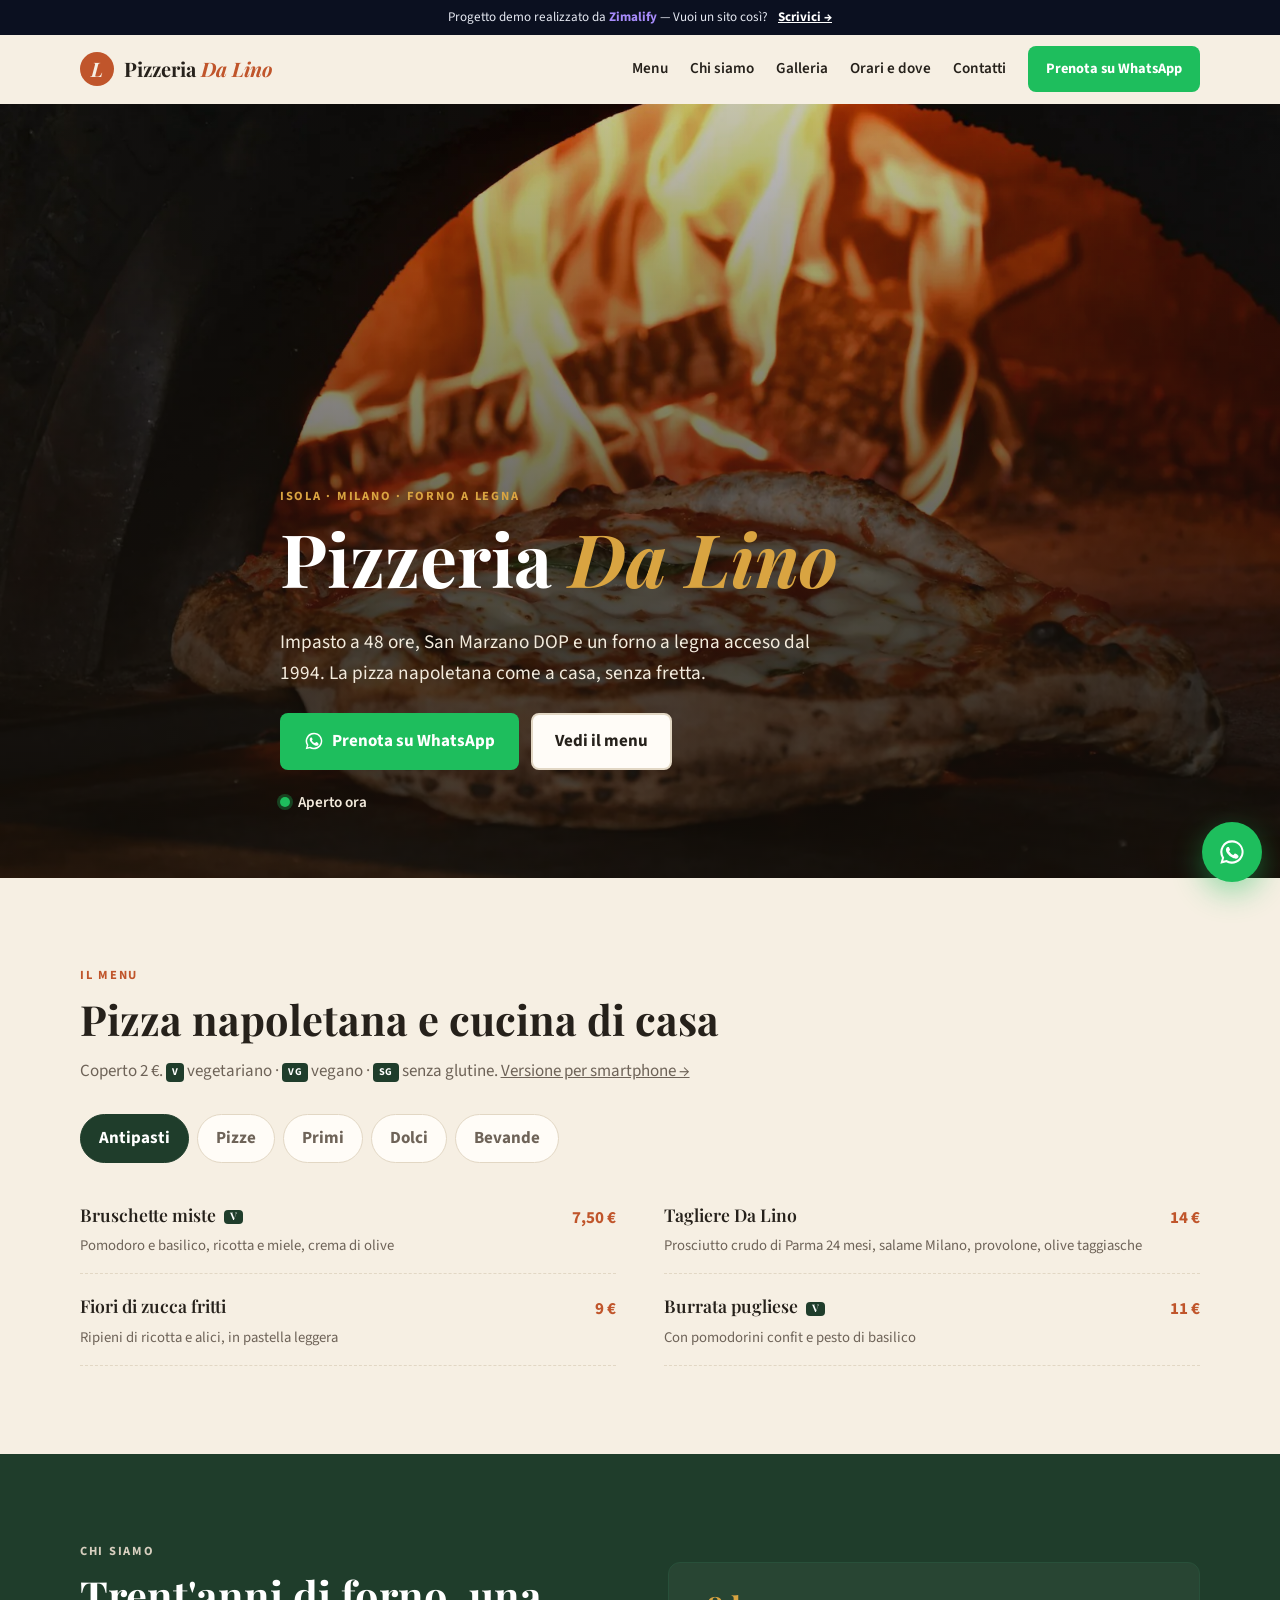
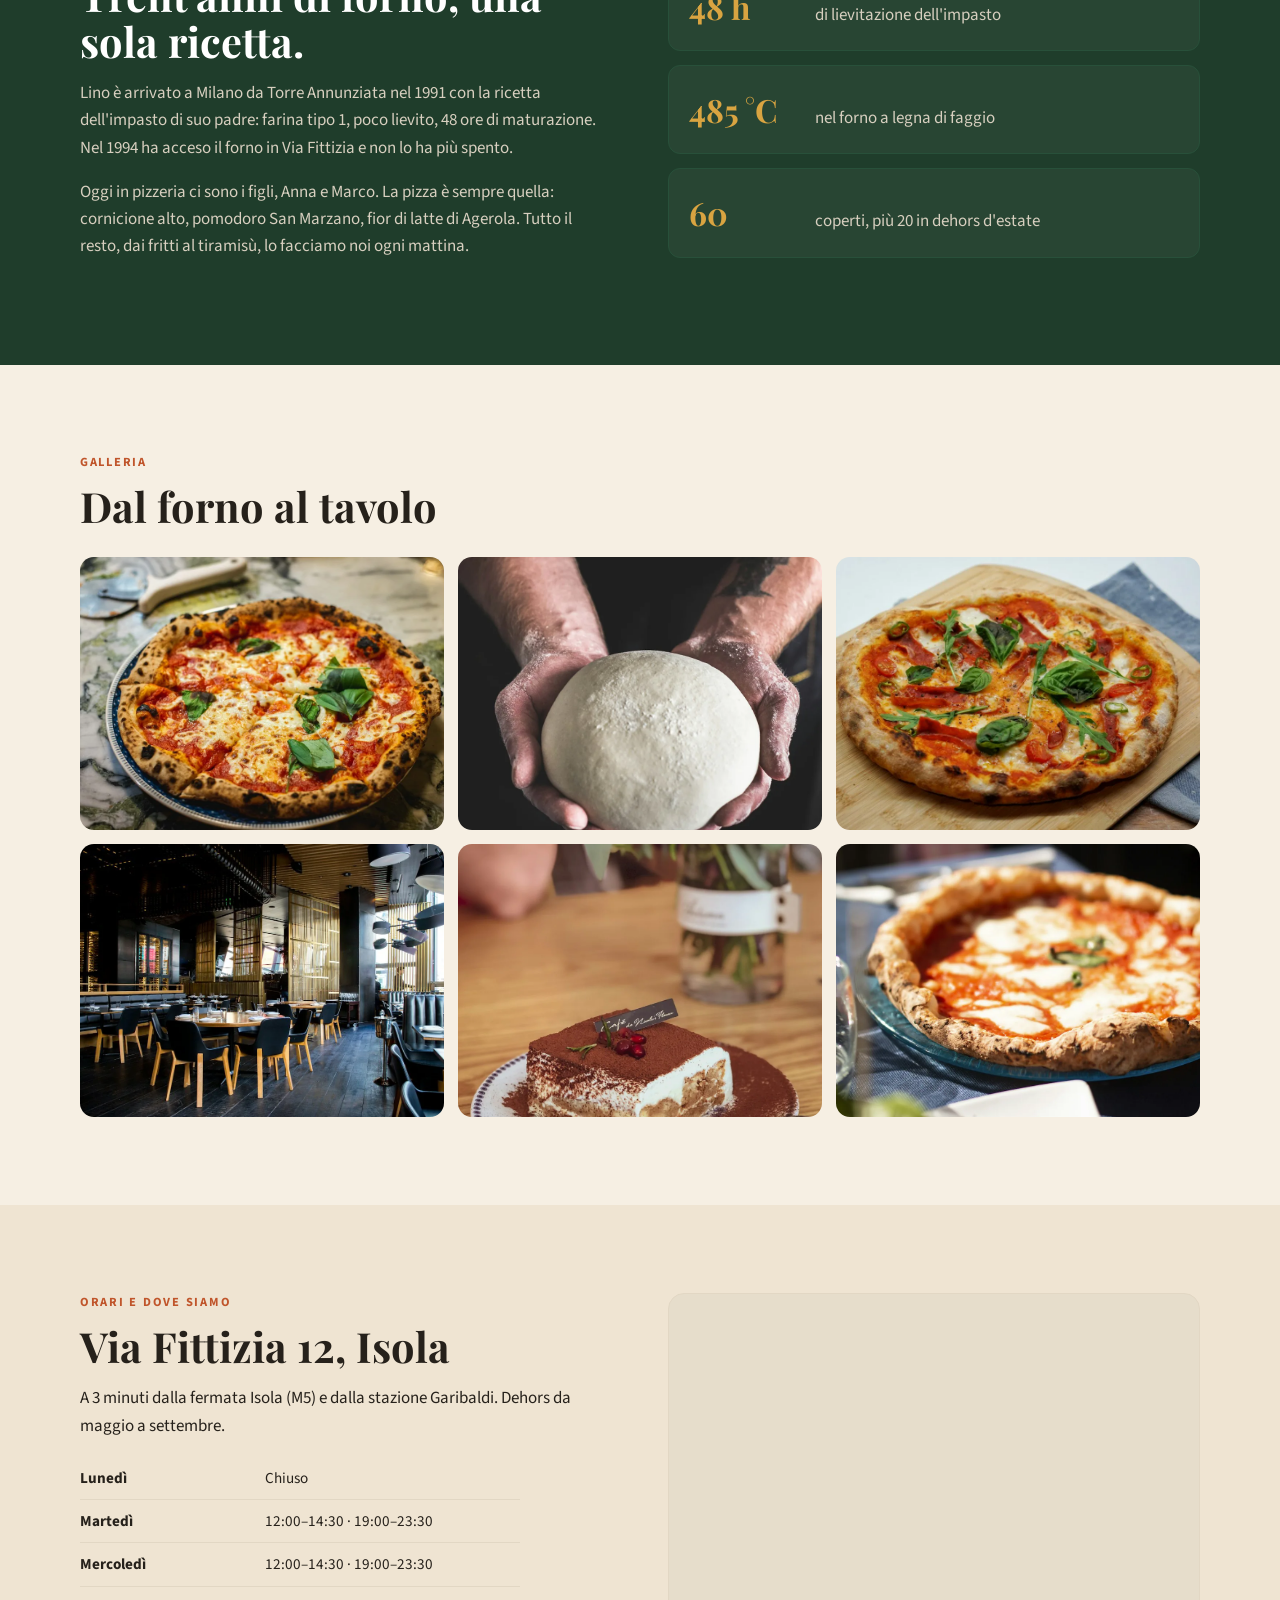
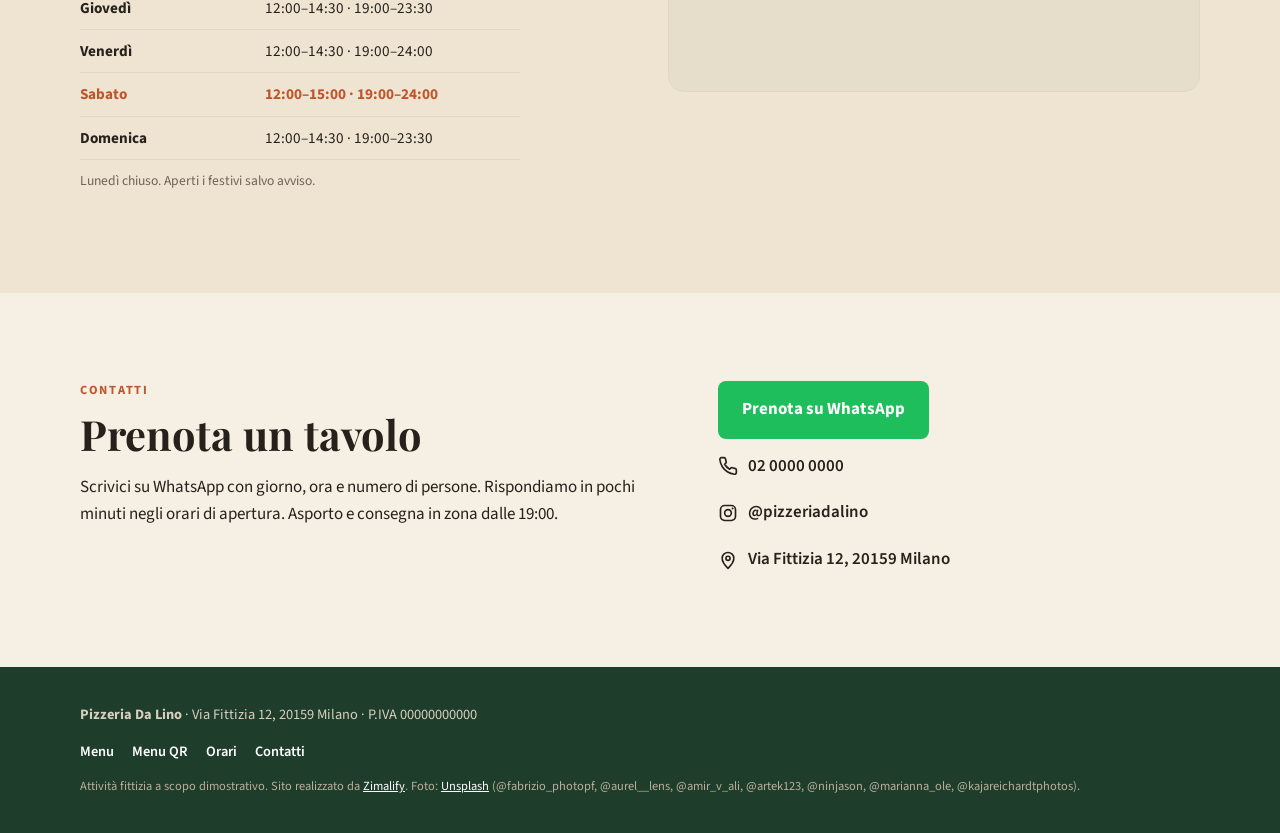
==== demo/pizzeria/index.html @ 325ad431 "added two demo resturants 1-pizzeria 2-Ristorante-pakistano" ====
<!DOCTYPE html>
<html lang="it">
<head>
  <meta charset="UTF-8">
  <meta name="viewport" content="width=device-width, initial-scale=1.0">
  <title>Pizzeria Da Lino — Pizza napoletana a Milano</title>
  <meta name="description" content="Pizzeria Da Lino: pizza napoletana con impasto a lunga lievitazione, forno a legna e cucina di casa. In zona Isola, Milano. Prenota su WhatsApp.">
  <meta name="theme-color" content="#F6EFE3">
  <meta property="og:type" content="restaurant">
  <meta property="og:title" content="Pizzeria Da Lino — Pizza napoletana a Milano">
  <meta property="og:description" content="Impasto a 48 ore, forno a legna, ingredienti DOP. Prenota il tuo tavolo su WhatsApp.">
  <meta property="og:image" content="https://zimalify.com/demo/pizzeria/assets/og.jpg">
  <meta property="og:url" content="https://zimalify.com/demo/pizzeria/">
  <meta property="og:locale" content="it_IT">
  <meta name="twitter:card" content="summary_large_image">
  <link rel="canonical" href="https://zimalify.com/demo/pizzeria/">
  <link rel="icon" href="data:image/svg+xml,%3Csvg xmlns='http://www.w3.org/2000/svg' viewBox='0 0 32 32'%3E%3Ccircle cx='16' cy='16' r='16' fill='%23C0552B'/%3E%3Ctext x='16' y='22' font-size='18' text-anchor='middle' fill='%23F6EFE3' font-family='Georgia' font-weight='bold'%3EL%3C/text%3E%3C/svg%3E">
  <link rel="preconnect" href="https://fonts.googleapis.com">
  <link rel="preconnect" href="https://fonts.gstatic.com" crossorigin>
  <link href="https://fonts.googleapis.com/css2?family=Playfair+Display:ital,wght@0,600;0,700;1,600&family=Source+Sans+3:wght@400;600;700&display=swap" rel="stylesheet">
  <link rel="stylesheet" href="css/style.css">
  <script type="application/ld+json">
  {"@context":"https://schema.org","@type":"Restaurant","name":"Pizzeria Da Lino","description":"Pizza napoletana e cucina di casa a Milano.","servesCuisine":["Pizza","Italiana"],"priceRange":"€€","telephone":"+39 02 0000 0000","url":"https://zimalify.com/demo/pizzeria/","image":"https://zimalify.com/demo/pizzeria/assets/og.jpg","address":{"@type":"PostalAddress","streetAddress":"Via Fittizia 12","addressLocality":"Milano","postalCode":"20159","addressCountry":"IT"},"openingHoursSpecification":[{"@type":"OpeningHoursSpecification","dayOfWeek":["Tuesday","Wednesday","Thursday","Friday","Saturday","Sunday"],"opens":"12:00","closes":"14:30"},{"@type":"OpeningHoursSpecification","dayOfWeek":["Tuesday","Wednesday","Thursday","Friday","Saturday","Sunday"],"opens":"19:00","closes":"23:30"}],"acceptsReservations":"True","hasMenu":"https://zimalify.com/demo/pizzeria/menu.html"}
  </script>
</head>
<body>
  <a class="skip" href="#main">Vai al contenuto</a>
  <div class="demobar"><div class="wrap"><span>Progetto demo realizzato da <strong>Zimalify</strong> — Vuoi un sito così?</span> <a href="https://zimalify.com/?lang=it" target="_blank" rel="noopener">Scrivici →</a></div></div>

  <header class="nav" id="nav">
    <div class="wrap nav__in">
      <a href="#top" class="brand" aria-label="Pizzeria Da Lino, home"><span class="brand__mark" aria-hidden="true">L</span><span>Pizzeria <em>Da Lino</em></span></a>
      <nav class="nav__links" id="navLinks" aria-label="Principale">
        <a href="#menu">Menu</a>
        <a href="#storia">Chi siamo</a>
        <a href="#galleria">Galleria</a>
        <a href="#dove">Orari e dove</a>
        <a href="#contatti">Contatti</a>
        <a class="btn btn--wa btn--sm" href="https://wa.me/393444091624?text=Ciao%20Zimalify%2C%20ho%20visto%20la%20demo%20della%20pizzeria%20e%20vorrei%20un%20sito%20cos%C3%AC%20per%20la%20mia%20attivit%C3%A0." target="_blank" rel="noopener">Prenota su WhatsApp</a>
      </nav>
      <button class="burger" id="burger" aria-label="Apri il menu di navigazione" aria-expanded="false" aria-controls="navLinks"><span></span><span></span><span></span></button>
    </div>
  </header>

  <main id="main">
    <section class="hero" id="top">
      <picture class="hero__bg" aria-hidden="true"><img src="assets/hero.webp" alt="" width="1600" height="1067" fetchpriority="high"></picture>
      <div class="wrap hero__in">
        <p class="eyebrow">Isola · Milano · forno a legna</p>
        <h1>Pizzeria <em>Da Lino</em></h1>
        <p class="lead">Impasto a 48 ore, San Marzano DOP e un forno a legna acceso dal 1994. La pizza napoletana come a casa, senza fretta.</p>
        <div class="hero__cta">
          <a class="btn btn--wa" href="https://wa.me/393444091624?text=Ciao%20Zimalify%2C%20ho%20visto%20la%20demo%20della%20pizzeria%20e%20vorrei%20un%20sito%20cos%C3%AC%20per%20la%20mia%20attivit%C3%A0." target="_blank" rel="noopener"><svg viewBox="0 0 24 24" width="20" height="20" aria-hidden="true"><path fill="currentColor" d="M12 2a10 10 0 0 0-8.6 15.1L2 22l5-1.3A10 10 0 1 0 12 2zm0 18.2a8.2 8.2 0 0 1-4.2-1.2l-.3-.2-3 .8.8-2.9-.2-.3A8.2 8.2 0 1 1 12 20.2zm4.5-6.1c-.2-.1-1.5-.7-1.7-.8s-.4-.1-.6.1-.6.8-.8 1-.3.2-.5.1a6.7 6.7 0 0 1-3.3-2.9c-.3-.4.3-.4.7-1.3.1-.2 0-.3 0-.4l-.8-1.8c-.2-.5-.4-.4-.6-.4h-.5a1 1 0 0 0-.7.3 3 3 0 0 0-.9 2.2 5.2 5.2 0 0 0 1.1 2.8 12 12 0 0 0 4.6 4c1.7.7 2.3.8 3.1.7a2.7 2.7 0 0 0 1.8-1.3c.2-.6.2-1.1.2-1.2l-.5-.3z"/></svg> Prenota su WhatsApp</a>
          <a class="btn btn--light" href="#menu">Vedi il menu</a>
        </div>
        <p class="hero__status"><span class="dot" id="openDot"></span><span id="openText">Orari</span></p>
      </div>
    </section>

    <section class="section" id="menu">
      <div class="wrap">
        <div class="section__head">
          <p class="eyebrow">Il menu</p>
          <h2>Pizza napoletana e cucina di casa</h2>
          <p class="muted">Coperto 2 €. <span class="tag">V</span> vegetariano · <span class="tag">VG</span> vegano · <span class="tag">SG</span> senza glutine. <a href="menu.html">Versione per smartphone →</a></p>
        </div>
        <div class="tabs" id="menuTabs" role="tablist" aria-label="Categorie del menu"></div>
        <div class="menu" id="menuList"></div>
      </div>
    </section>

    <section class="section section--green" id="storia">
      <div class="wrap two">
        <div>
          <p class="eyebrow eyebrow--gold">Chi siamo</p>
          <h2>Trent'anni di forno, una sola ricetta.</h2>
          <p>Lino è arrivato a Milano da Torre Annunziata nel 1991 con la ricetta dell'impasto di suo padre: farina tipo 1, poco lievito, 48 ore di maturazione. Nel 1994 ha acceso il forno in Via Fittizia e non lo ha più spento.</p>
          <p>Oggi in pizzeria ci sono i figli, Anna e Marco. La pizza è sempre quella: cornicione alto, pomodoro San Marzano, fior di latte di Agerola. Tutto il resto, dai fritti al tiramisù, lo facciamo noi ogni mattina.</p>
        </div>
        <ul class="facts">
          <li><strong>48 h</strong><span>di lievitazione dell'impasto</span></li>
          <li><strong>485 °C</strong><span>nel forno a legna di faggio</span></li>
          <li><strong>60</strong><span>coperti, più 20 in dehors d'estate</span></li>
        </ul>
      </div>
    </section>

    <section class="section" id="galleria">
      <div class="wrap">
        <div class="section__head">
          <p class="eyebrow">Galleria</p>
          <h2>Dal forno al tavolo</h2>
        </div>
        <div class="gallery">
          <figure><img src="assets/margherita.webp" alt="Pizza margherita appena sfornata con basilico fresco" loading="lazy" width="1000" height="667"></figure>
          <figure><img src="assets/impasto.webp" alt="Le mani del pizzaiolo stendono l'impasto" loading="lazy" width="1000" height="667"></figure>
          <figure><img src="assets/pizza-rucola.webp" alt="Pizza con rucola e pomodorini" loading="lazy" width="1000" height="667"></figure>
          <figure><img src="assets/sala.webp" alt="La sala della pizzeria con tavoli in legno" loading="lazy" width="1000" height="667"></figure>
          <figure><img src="assets/tiramisu.webp" alt="Tiramisù della casa servito al piatto" loading="lazy" width="1000" height="667"></figure>
          <figure><img src="assets/pizza-tagliere.webp" alt="Pizza servita su tagliere di legno" loading="lazy" width="1000" height="667"></figure>
        </div>
      </div>
    </section>

    <section class="section section--cream" id="dove">
      <div class="wrap two two--top">
        <div>
          <p class="eyebrow">Orari e dove siamo</p>
          <h2>Via Fittizia 12, Isola</h2>
          <p>A 3 minuti dalla fermata Isola (M5) e dalla stazione Garibaldi. Dehors da maggio a settembre.</p>
          <table class="hours" id="hoursTable" aria-label="Orari di apertura"></table>
          <p class="muted small">Lunedì chiuso. Aperti i festivi salvo avviso.</p>
        </div>
        <div class="map"><iframe title="Mappa della zona Isola, Milano" src="https://www.google.com/maps?q=Isola,+Milano&z=15&output=embed" loading="lazy" referrerpolicy="no-referrer-when-downgrade" allowfullscreen></iframe></div>
      </div>
    </section>

    <section class="section" id="contatti">
      <div class="wrap contact">
        <div>
          <p class="eyebrow">Contatti</p>
          <h2>Prenota un tavolo</h2>
          <p>Scrivici su WhatsApp con giorno, ora e numero di persone. Rispondiamo in pochi minuti negli orari di apertura. Asporto e consegna in zona dalle 19:00.</p>
        </div>
        <ul class="contact__list">
          <li><a class="btn btn--wa" href="https://wa.me/393444091624?text=Ciao%20Zimalify%2C%20ho%20visto%20la%20demo%20della%20pizzeria%20e%20vorrei%20un%20sito%20cos%C3%AC%20per%20la%20mia%20attivit%C3%A0." target="_blank" rel="noopener">Prenota su WhatsApp</a></li>
          <li><a href="tel:+390200000000"><svg viewBox="0 0 24 24" width="20" height="20" aria-hidden="true"><path fill="none" stroke="currentColor" stroke-width="2" stroke-linecap="round" stroke-linejoin="round" d="M22 16.9v3a2 2 0 0 1-2.2 2 19.8 19.8 0 0 1-8.6-3 19.5 19.5 0 0 1-6-6 19.8 19.8 0 0 1-3-8.7A2 2 0 0 1 4.1 2h3a2 2 0 0 1 2 1.7c.1.9.4 1.9.7 2.8a2 2 0 0 1-.5 2.1L8 9.9a16 16 0 0 0 6 6l1.3-1.3a2 2 0 0 1 2.1-.4c.9.3 1.8.6 2.8.7a2 2 0 0 1 1.8 2z"/></svg> 02 0000 0000</a></li>
          <li><a href="https://www.instagram.com" target="_blank" rel="noopener" aria-label="Instagram (link segnaposto)"><svg viewBox="0 0 24 24" width="20" height="20" aria-hidden="true"><rect x="3" y="3" width="18" height="18" rx="5" fill="none" stroke="currentColor" stroke-width="2"/><circle cx="12" cy="12" r="4" fill="none" stroke="currentColor" stroke-width="2"/><circle cx="17.5" cy="6.5" r="1.2" fill="currentColor"/></svg> @pizzeriadalino</a></li>
          <li><span><svg viewBox="0 0 24 24" width="20" height="20" aria-hidden="true"><path fill="none" stroke="currentColor" stroke-width="2" stroke-linecap="round" stroke-linejoin="round" d="M12 22s7-6.5 7-12a7 7 0 1 0-14 0c0 5.5 7 12 7 12z"/><circle cx="12" cy="10" r="2.5" fill="none" stroke="currentColor" stroke-width="2"/></svg> Via Fittizia 12, 20159 Milano</span></li>
        </ul>
      </div>
    </section>
  </main>

  <footer class="footer">
    <div class="wrap footer__in">
      <div><strong>Pizzeria Da Lino</strong> · Via Fittizia 12, 20159 Milano · P.IVA 00000000000</div>
      <div class="footer__links"><a href="#menu">Menu</a><a href="menu.html">Menu QR</a><a href="#dove">Orari</a><a href="#contatti">Contatti</a></div>
      <p class="footer__small">Attività fittizia a scopo dimostrativo. Sito realizzato da <a href="https://zimalify.com/?lang=it" target="_blank" rel="noopener">Zimalify</a>. Foto: <a href="https://unsplash.com" target="_blank" rel="noopener">Unsplash</a> (@fabrizio_photopf, @aurel__lens, @amir_v_ali, @artek123, @ninjason, @marianna_ole, @kajareichardtphotos).</p>
    </div>
  </footer>

  <a class="wa-float" href="https://wa.me/393444091624?text=Ciao%20Zimalify%2C%20ho%20visto%20la%20demo%20della%20pizzeria%20e%20vorrei%20un%20sito%20cos%C3%AC%20per%20la%20mia%20attivit%C3%A0." target="_blank" rel="noopener" aria-label="Prenota su WhatsApp"><svg viewBox="0 0 24 24" width="28" height="28" aria-hidden="true"><path fill="currentColor" d="M12 2a10 10 0 0 0-8.6 15.1L2 22l5-1.3A10 10 0 1 0 12 2zm0 18.2a8.2 8.2 0 0 1-4.2-1.2l-.3-.2-3 .8.8-2.9-.2-.3A8.2 8.2 0 1 1 12 20.2zm4.5-6.1c-.2-.1-1.5-.7-1.7-.8s-.4-.1-.6.1-.6.8-.8 1-.3.2-.5.1a6.7 6.7 0 0 1-3.3-2.9c-.3-.4.3-.4.7-1.3.1-.2 0-.3 0-.4l-.8-1.8c-.2-.5-.4-.4-.6-.4h-.5a1 1 0 0 0-.7.3 3 3 0 0 0-.9 2.2 5.2 5.2 0 0 0 1.1 2.8 12 12 0 0 0 4.6 4c1.7.7 2.3.8 3.1.7a2.7 2.7 0 0 0 1.8-1.3c.2-.6.2-1.1.2-1.2l-.5-.3z"/></svg></a>

  <script src="js/menu-data.js"></script>
  <script src="js/app.js"></script>
</body>
</html>
---- demo/pizzeria/css/style.css ----
/* Pizzeria Da Lino — cream, terracotta, dark green */
:root { --cream: #F6EFE3; --cream-2: #EFE4D2; --paper: #FFFCF7; --ink: #26211B; --muted: #6E6358; --terra: #C0552B; --terra-dark: #9F4421; --green: #1F3D2B; --green-2: #28503A; --gold: #D9A441; --line: #E2D7C4; --wa: #1EBE5D; --wa-dark: #169C4B; }
*, *::before, *::after { box-sizing: border-box; }
html { scroll-behavior: smooth; scroll-padding-top: 90px; }
@media (prefers-reduced-motion: reduce) { html { scroll-behavior: auto; } *, *::before, *::after { animation: none !important; transition: none !important; } }
body { margin: 0; font-family: 'Source Sans 3', system-ui, sans-serif; font-size: 17px; line-height: 1.6; color: var(--ink); background: var(--cream); }
h1, h2, h3 { font-family: 'Playfair Display', Georgia, serif; line-height: 1.1; margin: 0 0 0.4em; font-weight: 700; }
h1 { font-size: clamp(2.6rem, 7vw, 4.6rem); color: #fff; } h1 em { font-style: italic; color: var(--gold); }
h2 { font-size: clamp(1.8rem, 3.5vw, 2.6rem); }
p { margin: 0 0 1em; } a { color: inherit; }
img { display: block; max-width: 100%; height: auto; }
.wrap { width: min(100% - 32px, 1120px); margin-inline: auto; }
.eyebrow { font-size: 0.78rem; letter-spacing: 0.14em; text-transform: uppercase; color: var(--terra); font-weight: 700; margin-bottom: 10px; }
.eyebrow--gold { color: var(--gold); }
.muted { color: var(--muted); } .small { font-size: 0.85rem; }
.tag { display: inline-block; font-size: 0.65rem; font-weight: 700; padding: 1px 6px; border-radius: 4px; background: var(--green); color: #fff; vertical-align: middle; letter-spacing: 0.03em; }
.skip { position: absolute; left: -999px; top: 8px; background: var(--green); color: #fff; padding: 8px 12px; z-index: 999; } .skip:focus { left: 8px; }
:focus-visible { outline: 3px solid var(--gold); outline-offset: 3px; }

.btn { display: inline-flex; align-items: center; justify-content: center; gap: 8px; padding: 13px 22px; border-radius: 8px; font-weight: 700; text-decoration: none; border: 2px solid transparent; cursor: pointer; font: inherit; font-weight: 700; transition: transform 0.2s, background 0.2s; }
.btn:hover { transform: translateY(-2px); }
.btn--wa { background: var(--wa); color: #fff; } .btn--wa:hover { background: var(--wa-dark); }
.btn--light { background: var(--paper); color: var(--ink); border-color: var(--line); }
.btn--sm { padding: 9px 16px; font-size: 0.9rem; }

.demobar { background: #0B1020; color: #E6E9F2; font-size: 0.82rem; padding: 7px 0; }
.demobar .wrap { display: flex; justify-content: center; gap: 10px; flex-wrap: wrap; text-align: center; }
.demobar strong { color: #A78BFA; } .demobar a { color: #fff; font-weight: 700; }

.nav { position: sticky; top: 0; z-index: 50; background: rgba(246,239,227,0.92); backdrop-filter: blur(10px); border-bottom: 1px solid transparent; transition: border-color 0.3s; }
.nav.scrolled { border-color: var(--line); }
.nav__in { display: flex; align-items: center; justify-content: space-between; height: 68px; gap: 16px; }
.brand { display: flex; align-items: center; gap: 10px; font-family: 'Playfair Display', serif; font-size: 1.25rem; font-weight: 700; text-decoration: none; }
.brand em { font-style: italic; color: var(--terra); }
.brand__mark { width: 34px; height: 34px; border-radius: 50%; background: var(--terra); color: var(--cream); display: grid; place-items: center; font-style: italic; flex-shrink: 0; }
.nav__links { display: flex; align-items: center; gap: 22px; font-weight: 600; font-size: 0.95rem; }
.nav__links a:not(.btn) { text-decoration: none; padding: 6px 0; border-bottom: 2px solid transparent; } .nav__links a:not(.btn):hover { border-color: var(--terra); }
.burger { display: none; background: none; border: 0; width: 44px; height: 44px; flex-direction: column; justify-content: center; align-items: center; gap: 5px; cursor: pointer; }
.burger span { width: 22px; height: 2px; background: var(--ink); border-radius: 2px; }

.hero { position: relative; min-height: 86vh; display: grid; align-items: end; color: #fff; isolation: isolate; }
.hero__bg { position: absolute; inset: 0; z-index: -1; } .hero__bg img { width: 100%; height: 100%; object-fit: cover; }
.hero::after { content: ''; position: absolute; inset: 0; z-index: -1; background: linear-gradient(180deg, rgba(20,15,10,0.25), rgba(20,15,10,0.75) 70%); }
.hero__in { padding: 120px 0 64px; max-width: 720px; animation: rise 0.9s ease both; }
@keyframes rise { from { opacity: 0; transform: translateY(16px); } }
.hero .eyebrow { color: var(--gold); }
.hero .lead { font-size: 1.2rem; color: #F3EBDD; max-width: 560px; }
.hero__cta { display: flex; flex-wrap: wrap; gap: 12px; margin: 24px 0 20px; }
.hero__status { display: flex; align-items: center; gap: 8px; font-weight: 600; font-size: 0.95rem; color: #F3EBDD; margin: 0; }
.dot { width: 10px; height: 10px; border-radius: 50%; background: var(--wa); box-shadow: 0 0 0 3px rgba(30,190,93,0.3); } .dot.off { background: var(--terra); box-shadow: 0 0 0 3px rgba(192,85,43,0.3); }

.section { padding: 88px 0; opacity: 0; transform: translateY(14px); transition: opacity 0.7s, transform 0.7s; } .section.in { opacity: 1; transform: none; }
.section--green { background: var(--green); color: #EDE6D6; } .section--green h2 { color: #fff; } .section--green p { color: #D7CFBF; }
.section--cream { background: var(--cream-2); }
.section__head { max-width: 640px; margin-bottom: 28px; }
.two { display: grid; grid-template-columns: 1fr 1fr; gap: 56px; align-items: center; } .two--top { align-items: start; }

.tabs { display: flex; gap: 8px; overflow-x: auto; padding-bottom: 6px; margin-bottom: 20px; scrollbar-width: none; } .tabs::-webkit-scrollbar { display: none; }
.tab { flex-shrink: 0; padding: 10px 18px; border-radius: 999px; border: 1px solid var(--line); background: var(--paper); font: inherit; font-weight: 700; cursor: pointer; color: var(--muted); }
.tab--on { background: var(--green); color: #fff; border-color: var(--green); }
.menu { display: grid; grid-template-columns: 1fr 1fr; gap: 6px 48px; }
.dish { display: grid; grid-template-columns: 1fr auto; gap: 2px 16px; padding: 16px 0; border-bottom: 1px dashed var(--line); animation: fade 0.45s both; animation-delay: calc(var(--i) * 40ms); }
@keyframes fade { from { opacity: 0; transform: translateY(6px); } }
.dish h3 { margin: 0; font-size: 1.1rem; font-weight: 600; } .dish .price { font-weight: 700; color: var(--terra); white-space: nowrap; }
.dish p { grid-column: 1 / 3; margin: 0; font-size: 0.92rem; color: var(--muted); } .dish .tag { margin-left: 4px; }

.facts { list-style: none; margin: 0; padding: 0; display: grid; gap: 14px; }
.facts li { display: flex; align-items: baseline; gap: 16px; padding: 18px 20px; border: 1px solid var(--green-2); border-radius: 12px; background: rgba(255,255,255,0.04); }
.facts strong { font-family: 'Playfair Display', serif; font-size: 2rem; color: var(--gold); min-width: 110px; } .facts span { color: #D7CFBF; }

.gallery { display: grid; grid-template-columns: repeat(3, 1fr); gap: 14px; }
.gallery figure { margin: 0; border-radius: 14px; overflow: hidden; aspect-ratio: 4 / 3; opacity: 0; transform: scale(0.97); transition: opacity 0.6s, transform 0.6s; }
.gallery figure.in { opacity: 1; transform: none; } .gallery img { width: 100%; height: 100%; object-fit: cover; transition: transform 0.5s; } .gallery figure:hover img { transform: scale(1.04); }

.hours { border-collapse: collapse; width: 100%; max-width: 440px; margin: 16px 0 10px; }
.hours th, .hours td { text-align: left; padding: 9px 0; border-bottom: 1px solid var(--line); font-size: 0.95rem; } .hours th { font-weight: 700; width: 42%; }
.hours tr.today th, .hours tr.today td { color: var(--terra); font-weight: 700; }
.map { border-radius: 16px; overflow: hidden; border: 1px solid var(--line); aspect-ratio: 4 / 3; background: #E6DDCB; } .map iframe { width: 100%; height: 100%; border: 0; display: block; }

.contact { display: grid; grid-template-columns: 1.1fr 0.9fr; gap: 48px; align-items: start; }
.contact__list { list-style: none; margin: 0; padding: 0; display: grid; gap: 14px; font-weight: 600; }
.contact__list a, .contact__list span { display: inline-flex; align-items: center; gap: 10px; text-decoration: none; } .contact__list a:not(.btn):hover { color: var(--terra); }

.footer { background: var(--green); color: #D7CFBF; padding: 36px 0; font-size: 0.9rem; }
.footer__in { display: grid; gap: 14px; } .footer a { color: #fff; } .footer__links { display: flex; flex-wrap: wrap; gap: 18px; } .footer__links a { text-decoration: none; font-weight: 600; }
.footer__small { margin: 0; font-size: 0.78rem; color: #B9AF9C; }
.wa-float { position: fixed; right: 18px; bottom: 18px; width: 60px; height: 60px; border-radius: 50%; background: var(--wa); color: #fff; display: grid; place-items: center; box-shadow: 0 10px 30px rgba(30,190,93,0.45); z-index: 40; transition: transform 0.2s; }
.wa-float:hover { transform: scale(1.08); }

/* QR menu page */
.qrpage { background: var(--paper); }
.qr__head { padding: 20px 16px 10px; border-bottom: 1px solid var(--line); text-align: center; } .qr__head .brand { justify-content: center; margin-bottom: 8px; } .qr__head p { margin: 0; }
.catbar { position: sticky; top: 0; z-index: 20; display: flex; gap: 6px; overflow-x: auto; padding: 10px 12px; background: var(--paper); border-bottom: 1px solid var(--line); scrollbar-width: none; } .catbar::-webkit-scrollbar { display: none; }
.catbar a { flex-shrink: 0; padding: 8px 14px; border-radius: 999px; border: 1px solid var(--line); text-decoration: none; font-weight: 700; font-size: 0.9rem; color: var(--muted); } .catbar a.on { background: var(--green); color: #fff; border-color: var(--green); }
.qr__main { max-width: 640px; margin: 0 auto; padding: 8px 16px 40px; } .qr__cat { padding-top: 24px; } .qr__cat h2 { font-size: 1.5rem; color: var(--terra); }
.qr__foot { max-width: 640px; margin: 0 auto; padding: 0 16px 48px; display: grid; gap: 16px; text-align: center; } .qr__foot .btn { width: 100%; }
.qr__print { border: 1px solid var(--line); border-radius: 12px; padding: 12px; } .qr__print summary { cursor: pointer; font-weight: 700; } .qr__print img { margin: 14px auto 6px; }

@media (max-width: 900px) { .two, .contact { grid-template-columns: 1fr; gap: 32px; } .menu { grid-template-columns: 1fr; } .gallery { grid-template-columns: 1fr 1fr; } }
@media (max-width: 1023px) {
  .nav, .nav.scrolled { backdrop-filter: none; -webkit-backdrop-filter: none; }
  .nav__links { position: fixed; inset: 0 0 0 auto; width: min(320px, 85vw); flex-direction: column; align-items: stretch; padding: 90px 24px 24px; background: var(--cream); box-shadow: -10px 0 40px rgba(0,0,0,0.15); transform: translateX(100%); transition: transform 0.3s; gap: 6px; }
  .nav__links.open { transform: none; } .nav__links a:not(.btn) { padding: 12px 0; border-bottom: 1px solid var(--line); } .nav__links .btn { margin-top: 12px; }
  .burger { display: flex; position: relative; z-index: 60; }
}
@media (max-width: 767px) {
  .hero { min-height: 78vh; } .hero__in { padding: 90px 0 48px; } .hero__cta .btn { width: 100%; }
  .section { padding: 56px 0; } .gallery { grid-template-columns: 1fr 1fr; gap: 8px; } .gallery figure { aspect-ratio: 1; }
  .facts strong { font-size: 1.6rem; min-width: 90px; }
  .wa-float { right: 14px; bottom: 14px; }
}
@media print { .demobar, .catbar, .qr__foot .btn, #printQr, .qr__main { display: none !important; } .qr__print { border: 0; } .qr__print summary { display: none; } .qr__print img { width: 320px; height: 320px; } }
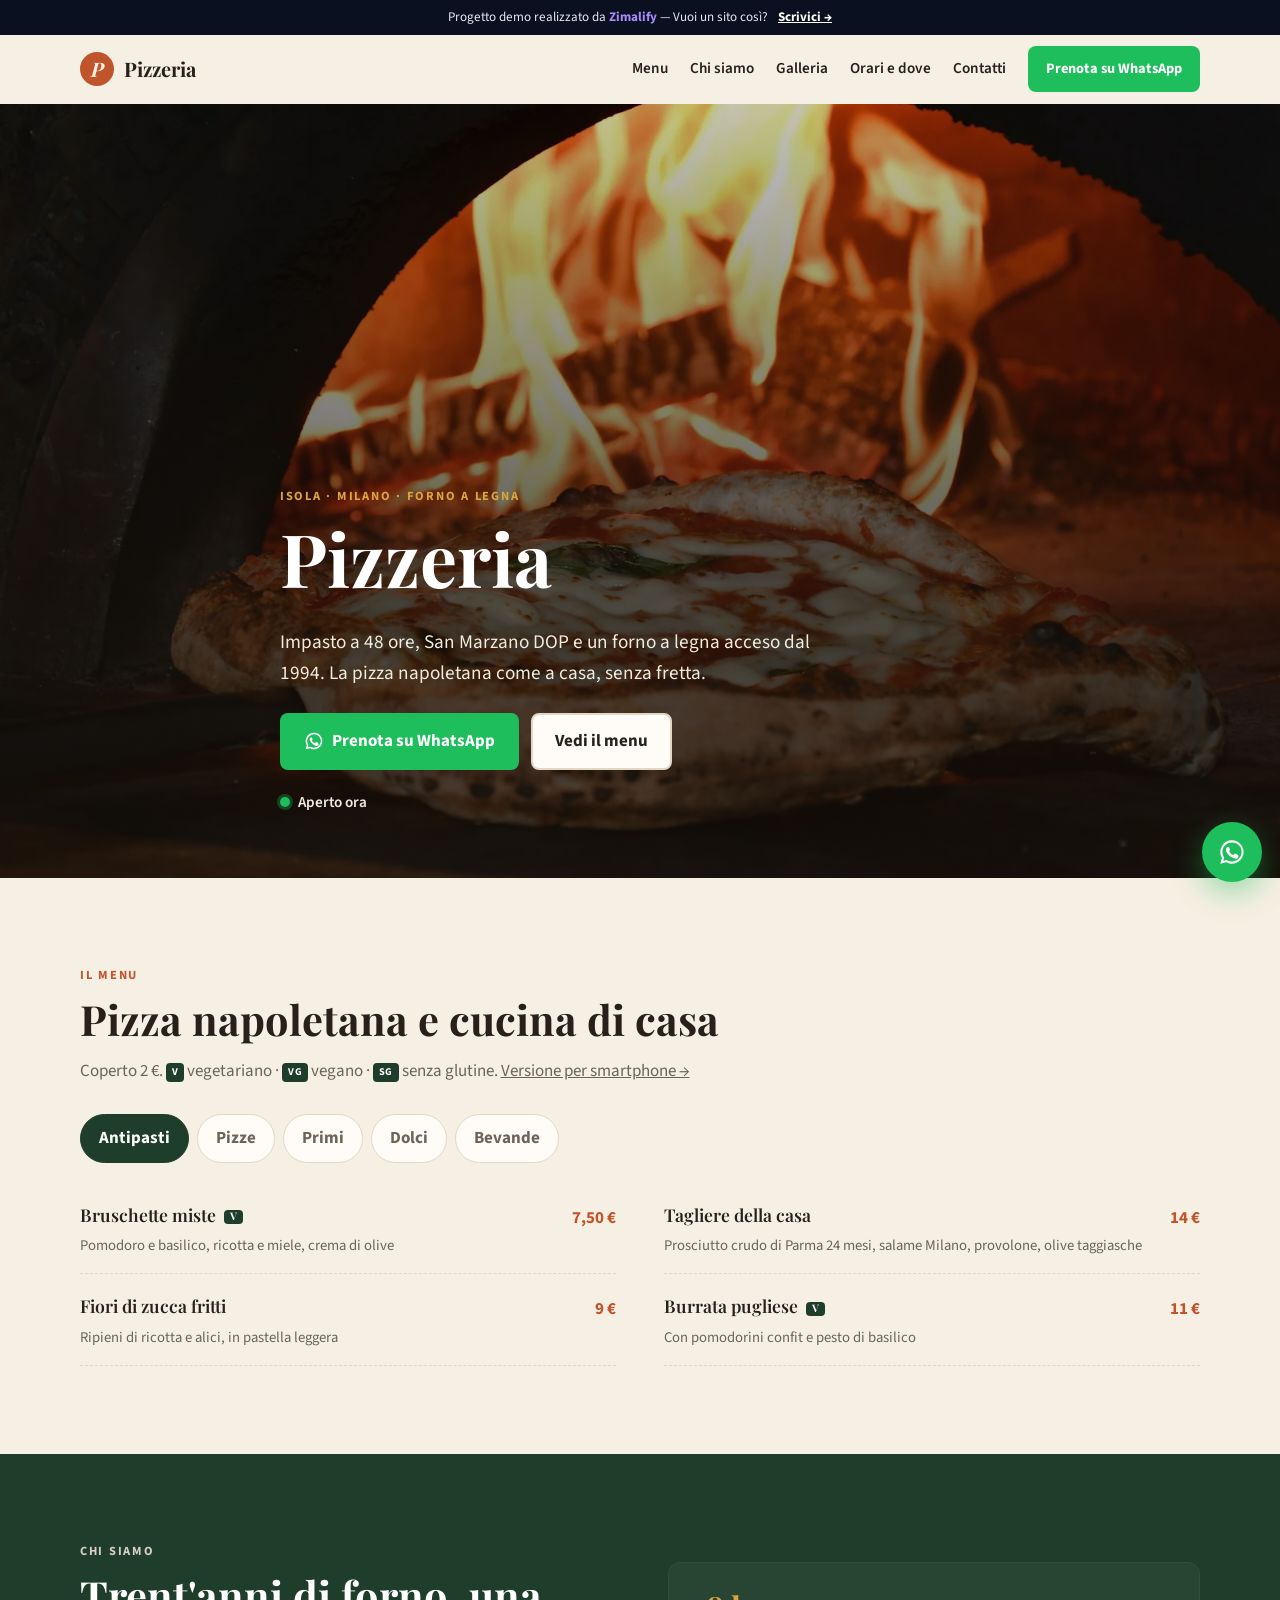
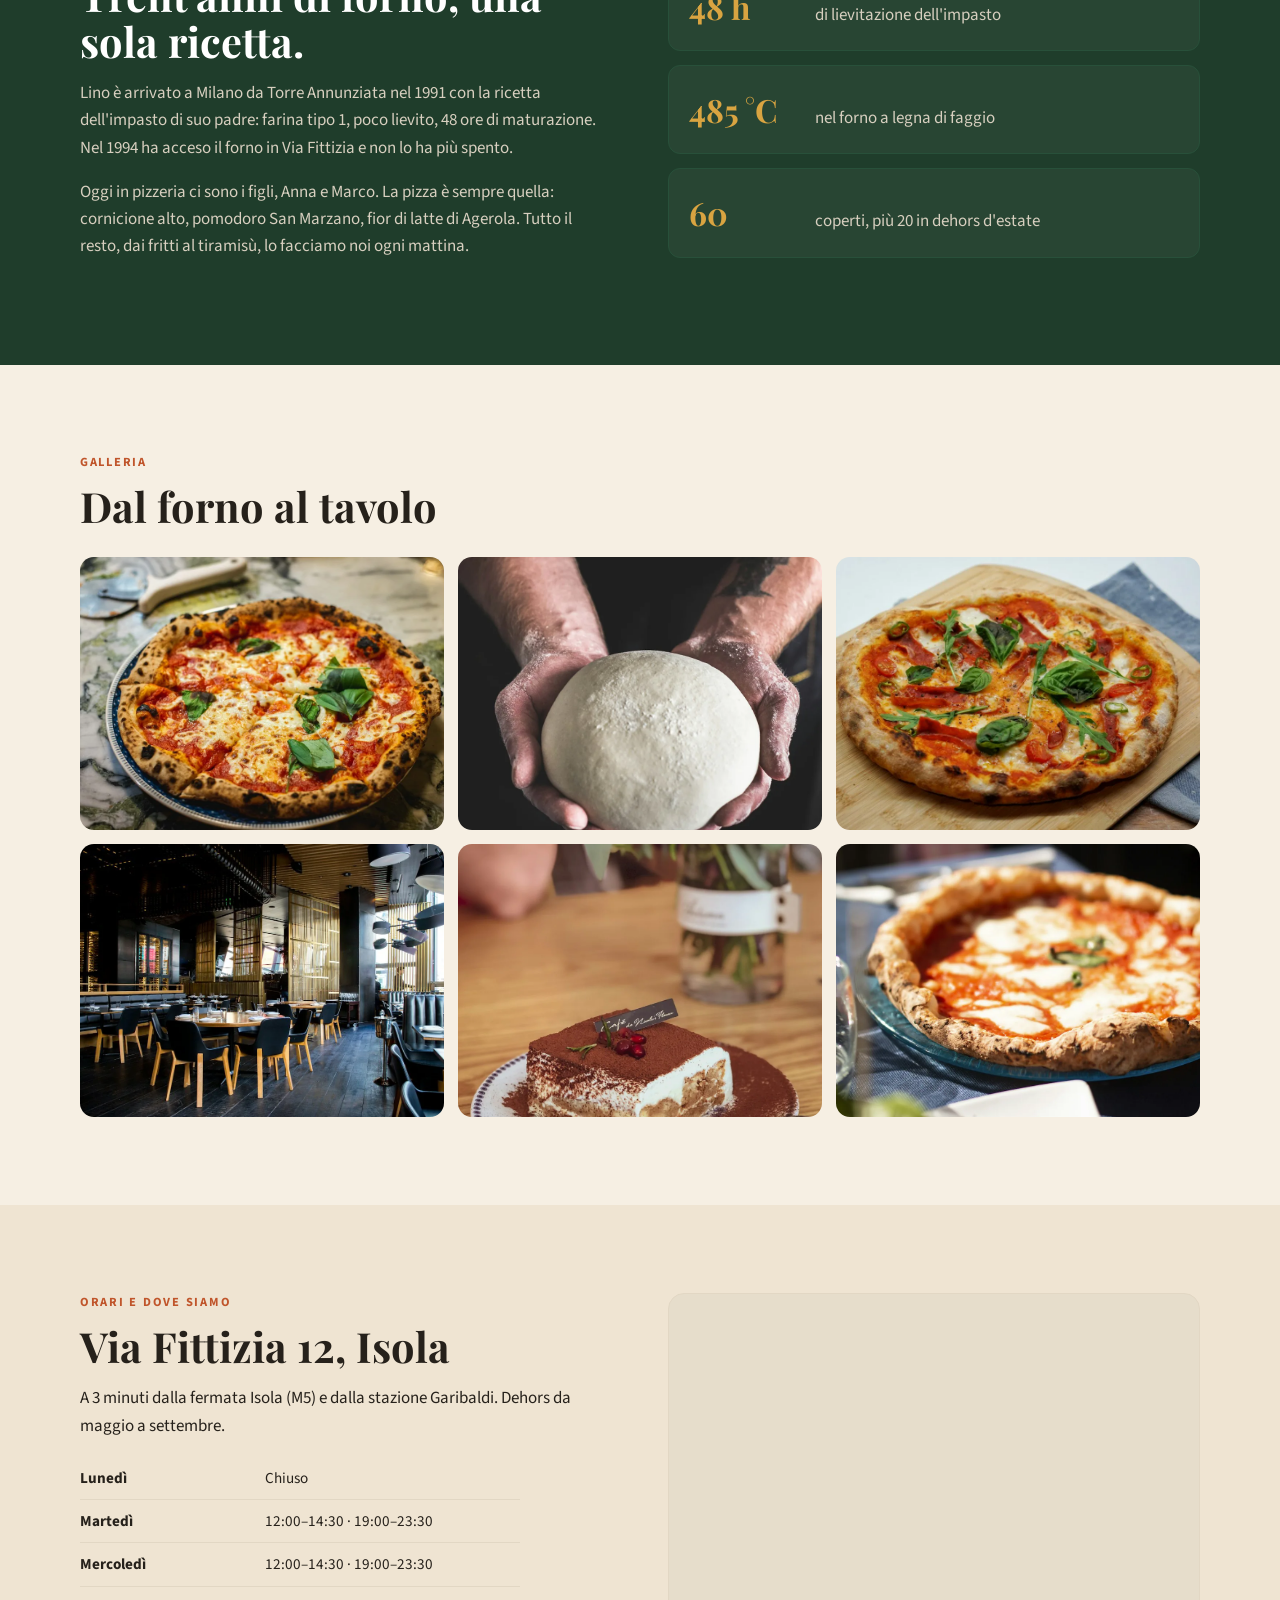
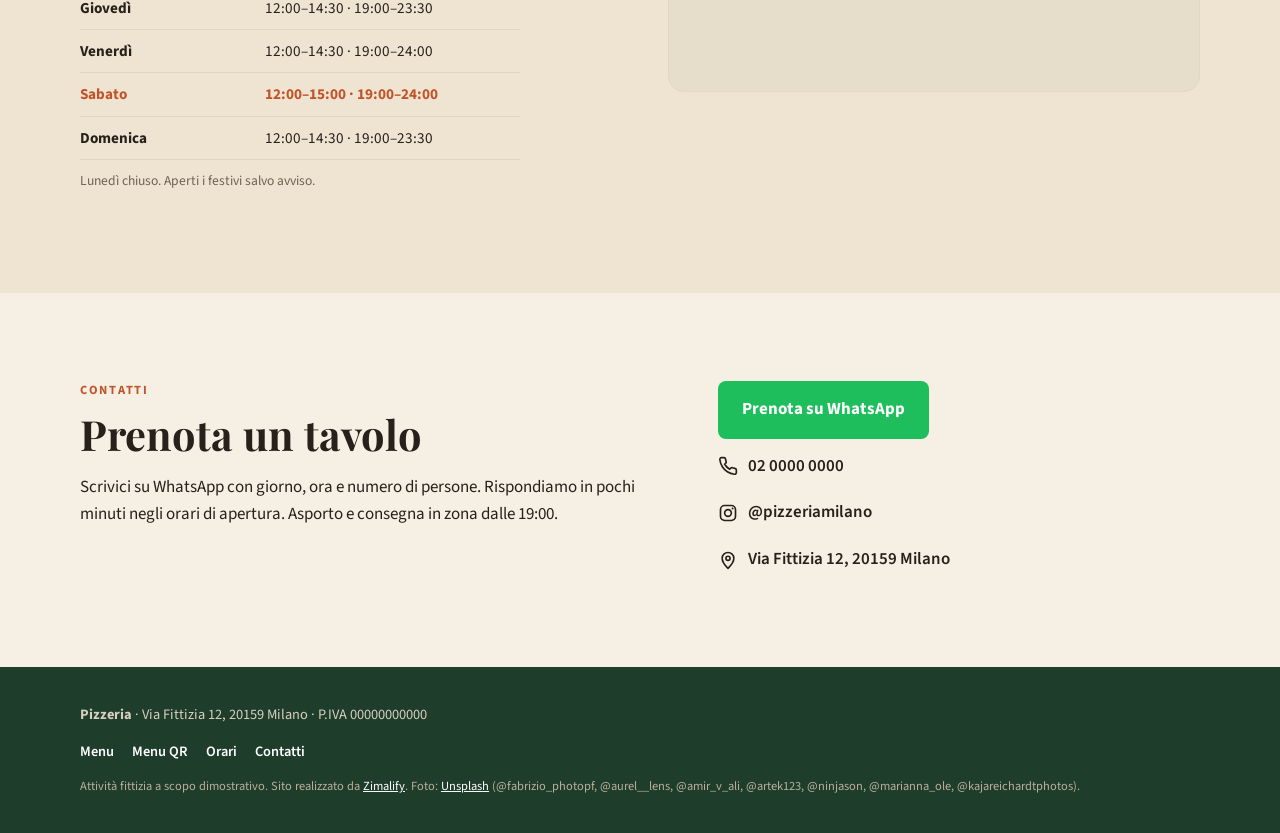
==== commit 48e20cd1: "demo website link added -changed the name of website" ====
--- a/demo/pizzeria/index.html
+++ b/demo/pizzeria/index.html
@@ -3,24 +3,24 @@
 <head>
   <meta charset="UTF-8">
   <meta name="viewport" content="width=device-width, initial-scale=1.0">
-  <title>Pizzeria Da Lino — Pizza napoletana a Milano</title>
-  <meta name="description" content="Pizzeria Da Lino: pizza napoletana con impasto a lunga lievitazione, forno a legna e cucina di casa. In zona Isola, Milano. Prenota su WhatsApp.">
+  <title>Pizzeria — Pizza napoletana a Milano</title>
+  <meta name="description" content="Pizzeria: pizza napoletana con impasto a lunga lievitazione, forno a legna e cucina di casa. In zona Isola, Milano. Prenota su WhatsApp.">
   <meta name="theme-color" content="#F6EFE3">
   <meta property="og:type" content="restaurant">
-  <meta property="og:title" content="Pizzeria Da Lino — Pizza napoletana a Milano">
+  <meta property="og:title" content="Pizzeria — Pizza napoletana a Milano">
   <meta property="og:description" content="Impasto a 48 ore, forno a legna, ingredienti DOP. Prenota il tuo tavolo su WhatsApp.">
   <meta property="og:image" content="https://zimalify.com/demo/pizzeria/assets/og.jpg">
   <meta property="og:url" content="https://zimalify.com/demo/pizzeria/">
   <meta property="og:locale" content="it_IT">
   <meta name="twitter:card" content="summary_large_image">
   <link rel="canonical" href="https://zimalify.com/demo/pizzeria/">
-  <link rel="icon" href="data:image/svg+xml,%3Csvg xmlns='http://www.w3.org/2000/svg' viewBox='0 0 32 32'%3E%3Ccircle cx='16' cy='16' r='16' fill='%23C0552B'/%3E%3Ctext x='16' y='22' font-size='18' text-anchor='middle' fill='%23F6EFE3' font-family='Georgia' font-weight='bold'%3EL%3C/text%3E%3C/svg%3E">
+  <link rel="icon" href="data:image/svg+xml,%3Csvg xmlns='http://www.w3.org/2000/svg' viewBox='0 0 32 32'%3E%3Ccircle cx='16' cy='16' r='16' fill='%23C0552B'/%3E%3Ctext x='16' y='22' font-size='18' text-anchor='middle' fill='%23F6EFE3' font-family='Georgia' font-weight='bold'%3EP%3C/text%3E%3C/svg%3E">
   <link rel="preconnect" href="https://fonts.googleapis.com">
   <link rel="preconnect" href="https://fonts.gstatic.com" crossorigin>
   <link href="https://fonts.googleapis.com/css2?family=Playfair+Display:ital,wght@0,600;0,700;1,600&family=Source+Sans+3:wght@400;600;700&display=swap" rel="stylesheet">
   <link rel="stylesheet" href="css/style.css">
   <script type="application/ld+json">
-  {"@context":"https://schema.org","@type":"Restaurant","name":"Pizzeria Da Lino","description":"Pizza napoletana e cucina di casa a Milano.","servesCuisine":["Pizza","Italiana"],"priceRange":"€€","telephone":"+39 02 0000 0000","url":"https://zimalify.com/demo/pizzeria/","image":"https://zimalify.com/demo/pizzeria/assets/og.jpg","address":{"@type":"PostalAddress","streetAddress":"Via Fittizia 12","addressLocality":"Milano","postalCode":"20159","addressCountry":"IT"},"openingHoursSpecification":[{"@type":"OpeningHoursSpecification","dayOfWeek":["Tuesday","Wednesday","Thursday","Friday","Saturday","Sunday"],"opens":"12:00","closes":"14:30"},{"@type":"OpeningHoursSpecification","dayOfWeek":["Tuesday","Wednesday","Thursday","Friday","Saturday","Sunday"],"opens":"19:00","closes":"23:30"}],"acceptsReservations":"True","hasMenu":"https://zimalify.com/demo/pizzeria/menu.html"}
+  {"@context":"https://schema.org","@type":"Restaurant","name":"Pizzeria","description":"Pizza napoletana e cucina di casa a Milano.","servesCuisine":["Pizza","Italiana"],"priceRange":"€€","telephone":"+39 02 0000 0000","url":"https://zimalify.com/demo/pizzeria/","image":"https://zimalify.com/demo/pizzeria/assets/og.jpg","address":{"@type":"PostalAddress","streetAddress":"Via Fittizia 12","addressLocality":"Milano","postalCode":"20159","addressCountry":"IT"},"openingHoursSpecification":[{"@type":"OpeningHoursSpecification","dayOfWeek":["Tuesday","Wednesday","Thursday","Friday","Saturday","Sunday"],"opens":"12:00","closes":"14:30"},{"@type":"OpeningHoursSpecification","dayOfWeek":["Tuesday","Wednesday","Thursday","Friday","Saturday","Sunday"],"opens":"19:00","closes":"23:30"}],"acceptsReservations":"True","hasMenu":"https://zimalify.com/demo/pizzeria/menu.html"}
   </script>
 </head>
 <body>
@@ -29,7 +29,7 @@
 
   <header class="nav" id="nav">
     <div class="wrap nav__in">
-      <a href="#top" class="brand" aria-label="Pizzeria Da Lino, home"><span class="brand__mark" aria-hidden="true">L</span><span>Pizzeria <em>Da Lino</em></span></a>
+      <a href="#top" class="brand" aria-label="Pizzeria, home"><span class="brand__mark" aria-hidden="true">P</span><span>Pizzeria</span></a>
       <nav class="nav__links" id="navLinks" aria-label="Principale">
         <a href="#menu">Menu</a>
         <a href="#storia">Chi siamo</a>
@@ -47,7 +47,7 @@
       <picture class="hero__bg" aria-hidden="true"><img src="assets/hero.webp" alt="" width="1600" height="1067" fetchpriority="high"></picture>
       <div class="wrap hero__in">
         <p class="eyebrow">Isola · Milano · forno a legna</p>
-        <h1>Pizzeria <em>Da Lino</em></h1>
+        <h1>Pizzeria</h1>
         <p class="lead">Impasto a 48 ore, San Marzano DOP e un forno a legna acceso dal 1994. La pizza napoletana come a casa, senza fretta.</p>
         <div class="hero__cta">
           <a class="btn btn--wa" href="https://wa.me/393444091624?text=Ciao%20Zimalify%2C%20ho%20visto%20la%20demo%20della%20pizzeria%20e%20vorrei%20un%20sito%20cos%C3%AC%20per%20la%20mia%20attivit%C3%A0." target="_blank" rel="noopener"><svg viewBox="0 0 24 24" width="20" height="20" aria-hidden="true"><path fill="currentColor" d="M12 2a10 10 0 0 0-8.6 15.1L2 22l5-1.3A10 10 0 1 0 12 2zm0 18.2a8.2 8.2 0 0 1-4.2-1.2l-.3-.2-3 .8.8-2.9-.2-.3A8.2 8.2 0 1 1 12 20.2zm4.5-6.1c-.2-.1-1.5-.7-1.7-.8s-.4-.1-.6.1-.6.8-.8 1-.3.2-.5.1a6.7 6.7 0 0 1-3.3-2.9c-.3-.4.3-.4.7-1.3.1-.2 0-.3 0-.4l-.8-1.8c-.2-.5-.4-.4-.6-.4h-.5a1 1 0 0 0-.7.3 3 3 0 0 0-.9 2.2 5.2 5.2 0 0 0 1.1 2.8 12 12 0 0 0 4.6 4c1.7.7 2.3.8 3.1.7a2.7 2.7 0 0 0 1.8-1.3c.2-.6.2-1.1.2-1.2l-.5-.3z"/></svg> Prenota su WhatsApp</a>
@@ -125,7 +125,7 @@
         <ul class="contact__list">
           <li><a class="btn btn--wa" href="https://wa.me/393444091624?text=Ciao%20Zimalify%2C%20ho%20visto%20la%20demo%20della%20pizzeria%20e%20vorrei%20un%20sito%20cos%C3%AC%20per%20la%20mia%20attivit%C3%A0." target="_blank" rel="noopener">Prenota su WhatsApp</a></li>
           <li><a href="tel:+390200000000"><svg viewBox="0 0 24 24" width="20" height="20" aria-hidden="true"><path fill="none" stroke="currentColor" stroke-width="2" stroke-linecap="round" stroke-linejoin="round" d="M22 16.9v3a2 2 0 0 1-2.2 2 19.8 19.8 0 0 1-8.6-3 19.5 19.5 0 0 1-6-6 19.8 19.8 0 0 1-3-8.7A2 2 0 0 1 4.1 2h3a2 2 0 0 1 2 1.7c.1.9.4 1.9.7 2.8a2 2 0 0 1-.5 2.1L8 9.9a16 16 0 0 0 6 6l1.3-1.3a2 2 0 0 1 2.1-.4c.9.3 1.8.6 2.8.7a2 2 0 0 1 1.8 2z"/></svg> 02 0000 0000</a></li>
-          <li><a href="https://www.instagram.com" target="_blank" rel="noopener" aria-label="Instagram (link segnaposto)"><svg viewBox="0 0 24 24" width="20" height="20" aria-hidden="true"><rect x="3" y="3" width="18" height="18" rx="5" fill="none" stroke="currentColor" stroke-width="2"/><circle cx="12" cy="12" r="4" fill="none" stroke="currentColor" stroke-width="2"/><circle cx="17.5" cy="6.5" r="1.2" fill="currentColor"/></svg> @pizzeriadalino</a></li>
+          <li><a href="https://www.instagram.com" target="_blank" rel="noopener" aria-label="Instagram (link segnaposto)"><svg viewBox="0 0 24 24" width="20" height="20" aria-hidden="true"><rect x="3" y="3" width="18" height="18" rx="5" fill="none" stroke="currentColor" stroke-width="2"/><circle cx="12" cy="12" r="4" fill="none" stroke="currentColor" stroke-width="2"/><circle cx="17.5" cy="6.5" r="1.2" fill="currentColor"/></svg> @pizzeriamilano</a></li>
           <li><span><svg viewBox="0 0 24 24" width="20" height="20" aria-hidden="true"><path fill="none" stroke="currentColor" stroke-width="2" stroke-linecap="round" stroke-linejoin="round" d="M12 22s7-6.5 7-12a7 7 0 1 0-14 0c0 5.5 7 12 7 12z"/><circle cx="12" cy="10" r="2.5" fill="none" stroke="currentColor" stroke-width="2"/></svg> Via Fittizia 12, 20159 Milano</span></li>
         </ul>
       </div>
@@ -134,7 +134,7 @@
 
   <footer class="footer">
     <div class="wrap footer__in">
-      <div><strong>Pizzeria Da Lino</strong> · Via Fittizia 12, 20159 Milano · P.IVA 00000000000</div>
+      <div><strong>Pizzeria</strong> · Via Fittizia 12, 20159 Milano · P.IVA 00000000000</div>
       <div class="footer__links"><a href="#menu">Menu</a><a href="menu.html">Menu QR</a><a href="#dove">Orari</a><a href="#contatti">Contatti</a></div>
       <p class="footer__small">Attività fittizia a scopo dimostrativo. Sito realizzato da <a href="https://zimalify.com/?lang=it" target="_blank" rel="noopener">Zimalify</a>. Foto: <a href="https://unsplash.com" target="_blank" rel="noopener">Unsplash</a> (@fabrizio_photopf, @aurel__lens, @amir_v_ali, @artek123, @ninjason, @marianna_ole, @kajareichardtphotos).</p>
     </div>
